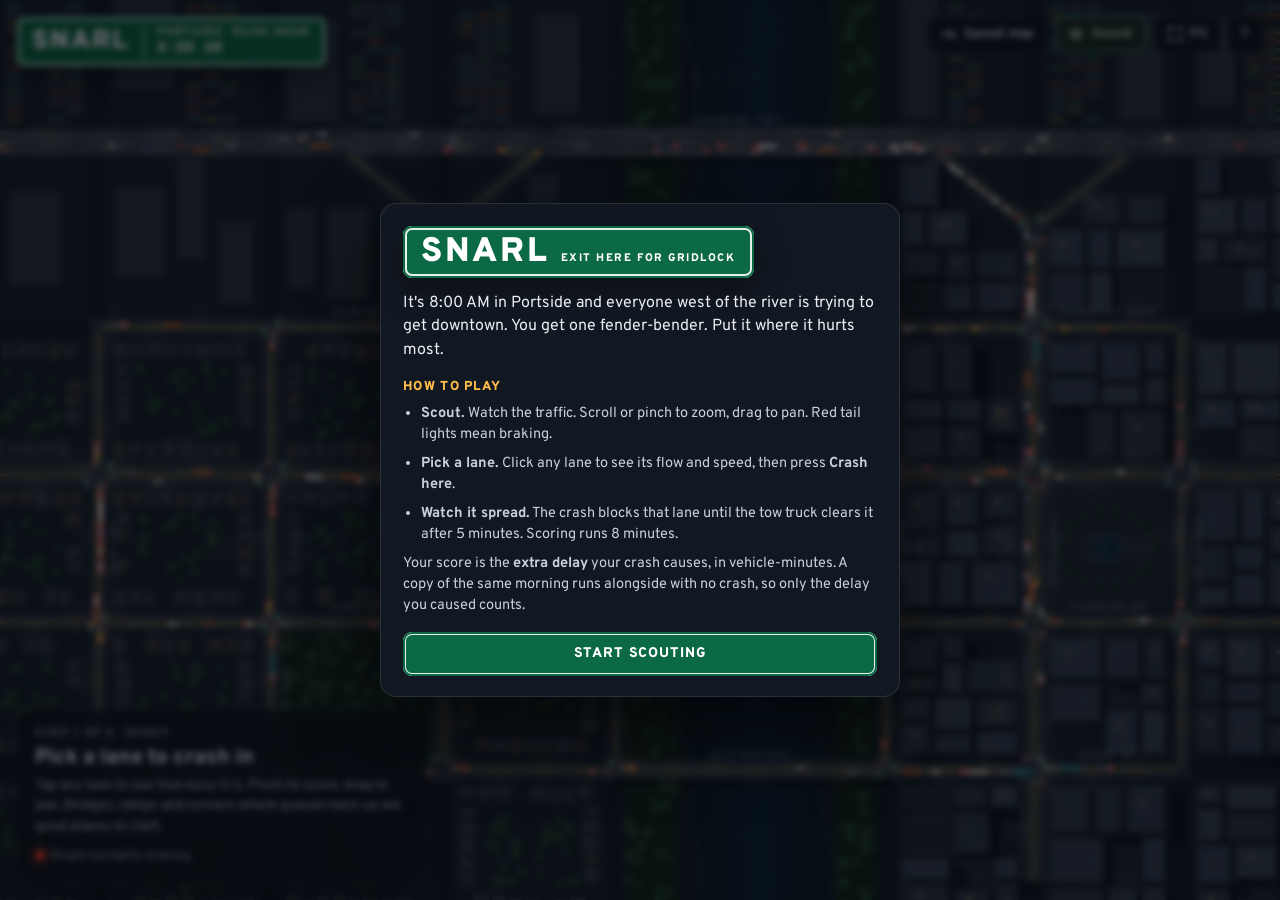
==== traffic-jam/index.html @ 280fcf0b "Snarl: fix pinch-zoom glitches on phones - After a pinch, lifting one finger no longer snaps the map" ====
<!doctype html>
<html lang="en">
<head>
<meta charset="utf-8">
<meta name="viewport" content="width=device-width, initial-scale=1, maximum-scale=1, user-scalable=no, viewport-fit=cover">
<meta name="apple-mobile-web-app-capable" content="yes">
<meta name="mobile-web-app-capable" content="yes">
<meta name="apple-mobile-web-app-status-bar-style" content="black-translucent">
<meta name="apple-mobile-web-app-title" content="Snarl">
<meta name="theme-color" content="#0f141c">
<title>Snarl</title>
<meta name="description" content="Stage one fender-bender in a simulated rush-hour city and see how big a traffic jam you can cause.">
<link rel="preconnect" href="https://fonts.googleapis.com">
<link rel="preconnect" href="https://fonts.gstatic.com" crossorigin>
<link href="https://fonts.googleapis.com/css2?family=Overpass:wght@400;600;700;800;900&family=Overpass+Mono:wght@500;700&display=swap" rel="stylesheet">
<style>
:root{
  --bg:#0f141c; --ink:#e9edf3; --mute:#97a1b2; --faint:#5d6778;
  --panel:rgba(14,18,26,.9); --line:rgba(255,255,255,.1);
  --sign:#0b6a45; --sign-hi:#0e7d52; --sign-edge:#e7efe9;
  --amber:#f6a623; --amber-hi:#ffbd4a; --red:#ff5c4d; --go:#48d597;
  color-scheme:dark;
}
*{box-sizing:border-box}
[hidden]{display:none!important}
html,body{height:100%}
body{-webkit-text-size-adjust:100%;text-size-adjust:100%;-webkit-tap-highlight-color:transparent;-webkit-user-select:none;user-select:none;-webkit-touch-callout:none;margin:0;background:var(--bg);color:var(--ink);font:15px/1.45 'Overpass',system-ui,-apple-system,'Segoe UI',sans-serif;overflow:hidden;-webkit-font-smoothing:antialiased}
button{font:inherit;color:inherit;touch-action:manipulation}
#app{position:fixed;left:env(safe-area-inset-left,0px);right:env(safe-area-inset-right,0px);top:env(safe-area-inset-top,0px);bottom:env(safe-area-inset-bottom,0px);overflow:hidden}
#app{touch-action:none}
#panel,.card{touch-action:pan-y}
#map{position:absolute;inset:0;width:100%;height:100%;display:block;touch-action:none;cursor:crosshair}
#map.panning{cursor:grabbing}
.num{font-family:'Overpass Mono',ui-monospace,monospace;font-variant-numeric:tabular-nums}

/* highway-sign plates */
.plate{background:var(--sign);color:#fff;border-radius:9px;box-shadow:inset 0 0 0 2px var(--sign),inset 0 0 0 4px var(--sign-edge),0 10px 30px rgba(0,0,0,.45)}
#brand{position:absolute;top:16px;left:16px;padding:10px 16px 8px;display:flex;align-items:center;gap:14px;pointer-events:none}
#brand h1{margin:0;font-weight:900;font-size:26px;letter-spacing:.08em;line-height:1}
#brand .sub{display:flex;flex-direction:column;border-left:2px solid rgba(255,255,255,.55);padding-left:12px;font-size:11px;font-weight:700;letter-spacing:.12em;text-transform:uppercase;line-height:1.25}
#brand .clock{font-family:'Overpass Mono',monospace;font-size:15px;letter-spacing:.02em;text-transform:none}

#tools{position:absolute;top:16px;right:16px;display:flex;gap:8px;flex-wrap:wrap;justify-content:flex-end;max-width:calc(100% - 32px)}
.tool{background:var(--panel);border:1px solid var(--line);border-radius:8px;height:36px;min-width:36px;padding:0 12px;display:inline-flex;align-items:center;gap:7px;font-size:13px;font-weight:700;letter-spacing:.03em;cursor:pointer;backdrop-filter:blur(8px);-webkit-backdrop-filter:blur(8px)}
.tool:hover{border-color:rgba(255,255,255,.28)}
.tool[aria-pressed="true"]{background:#1d2a22;border-color:var(--go);color:#c9f5df}
.tool:focus-visible,.btn:focus-visible,.seg button:focus-visible{outline:2px solid var(--amber);outline-offset:2px}
.tool svg{width:16px;height:16px}

#panel{position:absolute;left:16px;bottom:16px;width:min(410px,calc(100% - 32px));max-height:calc(100% - 110px);overflow:auto;background:var(--panel);border:1px solid var(--line);border-radius:14px;padding:16px 18px 18px;backdrop-filter:blur(10px);-webkit-backdrop-filter:blur(10px);box-shadow:0 16px 40px rgba(0,0,0,.45)}
.eyebrow{font-size:11px;font-weight:800;letter-spacing:.14em;text-transform:uppercase;color:var(--mute)}
#panel h2{margin:4px 0 6px;font-size:21px;font-weight:800;line-height:1.15;text-wrap:balance}
#panel p{margin:0 0 10px;color:#c4cbd6;font-size:14px}
.stats{display:grid;grid-template-columns:repeat(3,1fr);gap:10px;margin:12px 0 14px}
.stat{border-top:1px solid var(--line);padding-top:7px}
.stat b{display:block;font-family:'Overpass Mono',monospace;font-variant-numeric:tabular-nums;font-size:19px;font-weight:700;line-height:1.1}
.stat span{font-size:11px;color:var(--mute);letter-spacing:.04em}
.row{display:flex;gap:10px;flex-wrap:wrap;align-items:center}
.btn{white-space:nowrap;border:0;border-radius:9px;height:44px;padding:0 18px;font-weight:800;font-size:14px;letter-spacing:.06em;text-transform:uppercase;cursor:pointer;display:inline-flex;align-items:center;gap:9px}
.btn.crash{background:var(--amber);color:#1b1206;flex:1;justify-content:center;box-shadow:0 0 0 1px #000 inset,0 6px 18px rgba(246,166,35,.28)}
.btn.crash:hover{background:var(--amber-hi)}
.btn.crash .haz{width:18px;height:18px}
.btn.go{background:var(--sign);color:#fff;box-shadow:inset 0 0 0 2px var(--sign),inset 0 0 0 3px var(--sign-edge);flex:1;justify-content:center}
.btn.go:hover{background:var(--sign-hi)}
.btn.ghost{background:transparent;border:1px solid var(--line);color:var(--ink)}
.btn.ghost:hover{border-color:rgba(255,255,255,.3)}
.chip{display:inline-flex;align-items:center;gap:6px;font-size:12px;font-weight:700;padding:3px 9px;border-radius:99px;background:rgba(255,255,255,.07);color:#cfd6e0}
.chip.amber{background:rgba(246,166,35,.16);color:var(--amber-hi)}
.chip.red{background:rgba(255,92,77,.16);color:#ff8a7e}
.chip.go{background:rgba(72,213,151,.14);color:#8ff0c2}
.hint{font-size:12.5px;color:var(--mute);margin-top:10px}
.hint kbd{font-family:'Overpass Mono',monospace;font-size:11px;border:1px solid var(--line);border-radius:4px;padding:0 4px}

.timeline{position:relative;height:8px;background:rgba(255,255,255,.08);border-radius:99px;margin:12px 0 6px;overflow:visible}
.timeline .fill{position:absolute;left:0;top:0;bottom:0;background:linear-gradient(90deg,var(--red),#ff8f5a);border-radius:99px}
.timeline .tow{position:absolute;top:-5px;width:2px;height:18px;background:var(--amber)}
.tl-labels{display:flex;justify-content:space-between;font-size:11px;color:var(--mute)}
.seg{display:inline-flex;border:1px solid var(--line);border-radius:8px;overflow:hidden}
.seg button{background:transparent;border:0;height:32px;padding:0 11px;font-size:12px;font-weight:800;cursor:pointer;color:var(--mute)}
.seg button[aria-pressed="true"]{background:rgba(255,255,255,.1);color:var(--ink)}

.result-plate{padding:14px 16px 12px;margin:6px 0 12px;text-align:left}
.result-plate .k{font-size:11px;font-weight:800;letter-spacing:.16em;text-transform:uppercase;opacity:.85}
.result-plate .big{font-family:'Overpass',sans-serif;font-weight:900;font-size:52px;line-height:1;letter-spacing:-.01em;font-variant-numeric:tabular-nums;margin:6px 0 2px}
.result-plate .unit{font-size:13px;font-weight:700;opacity:.9}
.grade{display:flex;align-items:center;gap:10px;margin:0 0 8px}
.grade .diamond{width:30px;height:30px;flex:none;background:var(--amber);transform:rotate(45deg);border-radius:4px;box-shadow:inset 0 0 0 2px #1b1206,inset 0 0 0 3px var(--amber)}
.grade b{font-size:18px;font-weight:900}
.history{margin-top:12px;border-top:1px solid var(--line);padding-top:10px}
.history ol{list-style:none;margin:6px 0 0;padding:0;display:grid;gap:4px}
.history li{display:flex;justify-content:space-between;gap:10px;font-size:13px;color:#c4cbd6}
.history li .num{color:var(--ink)}
.history li.best .num{color:var(--amber-hi)}
.history li span:first-child{overflow:hidden;text-overflow:ellipsis;white-space:nowrap}

.grip{display:none}
#toast{position:absolute;left:50%;top:78px;transform:translateX(-50%);background:#1b1206;color:var(--amber-hi);border:1px solid var(--amber);font-weight:800;font-size:13px;letter-spacing:.06em;text-transform:uppercase;padding:8px 14px;border-radius:8px;pointer-events:none;opacity:0;transition:opacity .25s;white-space:nowrap}
#toast.show{opacity:1}
#tip{position:absolute;pointer-events:none;background:rgba(10,13,19,.92);border:1px solid var(--line);border-radius:6px;padding:4px 8px;font-size:12px;font-weight:700;white-space:nowrap;transform:translate(12px,12px)}

.overlay{position:absolute;inset:0;background:rgba(6,9,14,.62);display:flex;align-items:center;justify-content:center;padding:16px;backdrop-filter:blur(3px);-webkit-backdrop-filter:blur(3px)}
.card{width:min(520px,100%);max-height:100%;overflow:auto;background:#121822;border:1px solid var(--line);border-radius:16px;padding:22px 22px 20px;box-shadow:0 30px 80px rgba(0,0,0,.6)}
.card .plate{display:inline-flex;align-items:baseline;gap:12px;padding:10px 18px 8px;margin-bottom:14px}
.card .plate h1{margin:0;font-size:34px;font-weight:900;letter-spacing:.08em;line-height:1}
.card .plate small{font-size:11px;font-weight:800;letter-spacing:.14em;text-transform:uppercase}
.card h3{margin:16px 0 6px;font-size:13px;font-weight:800;letter-spacing:.1em;text-transform:uppercase;color:var(--amber-hi)}
.card p,.card li{color:#c9d0da;font-size:14.5px;margin:0 0 8px;max-width:62ch}
.card ul{padding-left:18px;margin:0 0 8px}
.card .lede{font-size:16px;color:var(--ink)}
.card .row{margin-top:16px}
.legend{display:flex;gap:16px;flex-wrap:wrap;font-size:12.5px;color:var(--mute);margin-top:6px}
.legend i{display:inline-block;width:10px;height:10px;border-radius:50%;margin-right:6px;vertical-align:-1px}

@media (max-width:640px),(max-height:500px){
  .grip{display:block;position:absolute;top:0;left:50%;transform:translateX(-50%);width:84px;height:22px;border:0;background:transparent;cursor:pointer;padding:0}
  .grip::before{content:"";display:block;width:40px;height:5px;border-radius:3px;background:rgba(255,255,255,.28);margin:8px auto 0}
  #app #panel{padding-top:24px}
  #panel.min{padding-bottom:10px}
  #panel.min > :not(.keep):not(.grip){display:none}
  #panel.min h2{margin:2px 0 4px}
  #panel.min .result-plate{margin:4px 0 10px;padding:8px 12px}
  #panel.min .result-plate .big{font-size:32px}
  #panel.min .result-plate .unit{display:none}
  #panel.min .stats{margin:6px 0 8px}
  .btn{height:46px}
  .seg button{height:38px;padding:0 13px}
  .tool{height:40px;min-width:40px}
}
@media (max-width:640px){
  #brand{top:10px;left:10px;padding:8px 12px 6px;gap:10px}
  #brand h1{font-size:20px}
  #brand .sub{font-size:9.5px;padding-left:9px}
  #brand .clock{font-size:13px}
  #tools{top:auto;bottom:auto;top:62px;right:10px}
  #tools .lbl{display:none}
  #panel{left:10px;right:10px;bottom:10px;width:auto;padding:12px 14px 14px;max-height:52%}
  #panel h2{font-size:18px}
  .result-plate .big{font-size:42px}
  .stat b{font-size:16px}
  #toast{top:112px}
}
@media (hover:none){.hint.keys{display:none}}
@media (max-height:500px) and (min-width:560px){
  #brand{top:8px;left:8px;padding:6px 12px 5px}
  #brand h1{font-size:18px}
  #brand .sub{font-size:9px}
  #brand .clock{font-size:12px}
  #tools{top:8px;right:8px}
  #tools .lbl{display:none}
  #panel{left:8px;bottom:8px;top:auto;width:min(340px,48%);max-height:calc(100% - 64px);padding:18px 14px 12px}
  #panel h2{font-size:17px}
  #panel p{font-size:13px}
  .stats{margin:8px 0 10px}
  .result-plate .big{font-size:36px}
  .card{padding:16px}
  .card .plate h1{font-size:24px}
  #toast{top:56px}
}
@media (max-width:400px){.btn{padding:0 12px;font-size:13px;letter-spacing:.04em}}
@media (prefers-reduced-motion:reduce){#toast{transition:none}}
</style>
</head>
<body>
<div id="app">
  <canvas id="map" aria-label="Map of Portside at rush hour. Click or tap a lane to choose a crash site."></canvas>

  <div id="brand" class="plate">
    <h1>SNARL</h1>
    <div class="sub"><span>Portside · Rush hour</span><span class="clock" id="clock">8:00 AM</span></div>
  </div>

  <div id="tools">
    <button class="tool" id="bSpeed" aria-pressed="false" title="Colour roads by speed">
      <svg viewBox="0 0 16 16" fill="none" stroke="currentColor" stroke-width="1.8"><path d="M2 12a6 6 0 1 1 12 0"/><path d="M8 12l3-4"/></svg><span class="lbl">Speed map</span></button>
    <button class="tool" id="bSound" aria-pressed="true" title="Sound">
      <svg viewBox="0 0 16 16" fill="none" stroke="currentColor" stroke-width="1.8"><path d="M2 6h3l4-3v10l-4-3H2z"/><path id="sndWave" d="M11.5 5.5a3.5 3.5 0 0 1 0 5"/></svg><span class="lbl">Sound</span></button>
    <button class="tool" id="bFit" title="Fit the whole city on screen">
      <svg viewBox="0 0 16 16" fill="none" stroke="currentColor" stroke-width="1.8"><path d="M2 6V2h4M10 2h4v4M14 10v4h-4M6 14H2v-4"/></svg><span class="lbl">Fit</span></button>
    <button class="tool" id="bHelp" title="How it works">?</button>
  </div>

  <section id="panel" aria-live="polite"></section>
  <div id="toast" role="status"></div>
  <div id="tip" hidden></div>

  <div class="overlay" id="intro">
    <div class="card" role="dialog" aria-modal="true" aria-labelledby="introTitle">
      <div class="plate"><h1 id="introTitle">SNARL</h1><small>Exit here for gridlock</small></div>
      <p class="lede">It's 8:00 AM in Portside and everyone west of the river is trying to get downtown. You get one fender-bender. Put it where it hurts most.</p>
      <h3>How to play</h3>
      <ul>
        <li><b>Scout.</b> Watch the traffic. Scroll or pinch to zoom, drag to pan. Red tail lights mean braking.</li>
        <li><b>Pick a lane.</b> Click any lane to see its flow and speed, then press <b>Crash here</b>.</li>
        <li><b>Watch it spread.</b> The crash blocks that lane until the tow truck clears it after 5 minutes. Scoring runs 8 minutes.</li>
      </ul>
      <p>Your score is the <b>extra delay</b> your crash causes, in vehicle-minutes. A copy of the same morning runs alongside with no crash, so only the delay you caused counts.</p>
      <div class="row"><button class="btn go" id="bStart">Start scouting</button></div>
    </div>
  </div>

  <div class="overlay" id="help" hidden>
    <div class="card" role="dialog" aria-modal="true" aria-labelledby="helpTitle">
      <div class="plate"><h1 id="helpTitle" style="font-size:24px">HOW IT WORKS</h1></div>
      <p>Every car is simulated individually, with the models traffic engineers use.</p>
      <h3>Driving</h3>
      <ul>
        <li><b>Car following</b> uses the Intelligent Driver Model. Each driver has their own reaction gap, acceleration and preferred speed. Trucks and buses are slower to get going.</li>
        <li><b>Lane changes</b> follow MOBIL. A driver moves over when the other lane is faster and the car behind can brake safely. Drivers also get into the right lane before a turn or exit.</li>
        <li><b>Rubbernecking.</b> Drivers slow to look at the crash, in both directions.</li>
      </ul>
      <h3>The city</h3>
      <ul>
        <li><b>Traffic lights</b> run fixed two-phase cycles, timed as a green wave along Main St.</li>
        <li><b>Don't block the box.</b> Drivers won't enter an intersection they can't clear. When a queue backs up to the corner, cross traffic still flows, but that approach stalls on green.</li>
        <li><b>Freeway on-ramps</b> merge by yielding to gaps. An off-ramp that backs up spills onto the freeway.</li>
      </ul>
      <h3>Routing</h3>
      <ul>
        <li>40% of drivers use a navigation app. It re-plans their route every few seconds from live speeds and knows about your crash. Everyone else takes their usual route.</li>
      </ul>
      <h3>Scoring</h3>
      <p>Extra delay = time lost by every driver (including cars waiting to enter the map) in the crash city, minus the same total in an identical city without the crash.</p>
      <div class="legend"><span><i style="background:#48d597"></i>Free flow</span><span><i style="background:#f6c343"></i>Slow</span><span><i style="background:#ff5c4d"></i>Jammed</span></div>
      <div class="row"><button class="btn go" id="bHelpClose">Back to the city</button></div>
    </div>
  </div>
</div>

<script src="sim.js"></script>
<script src="game.js"></script>
</body>
</html>
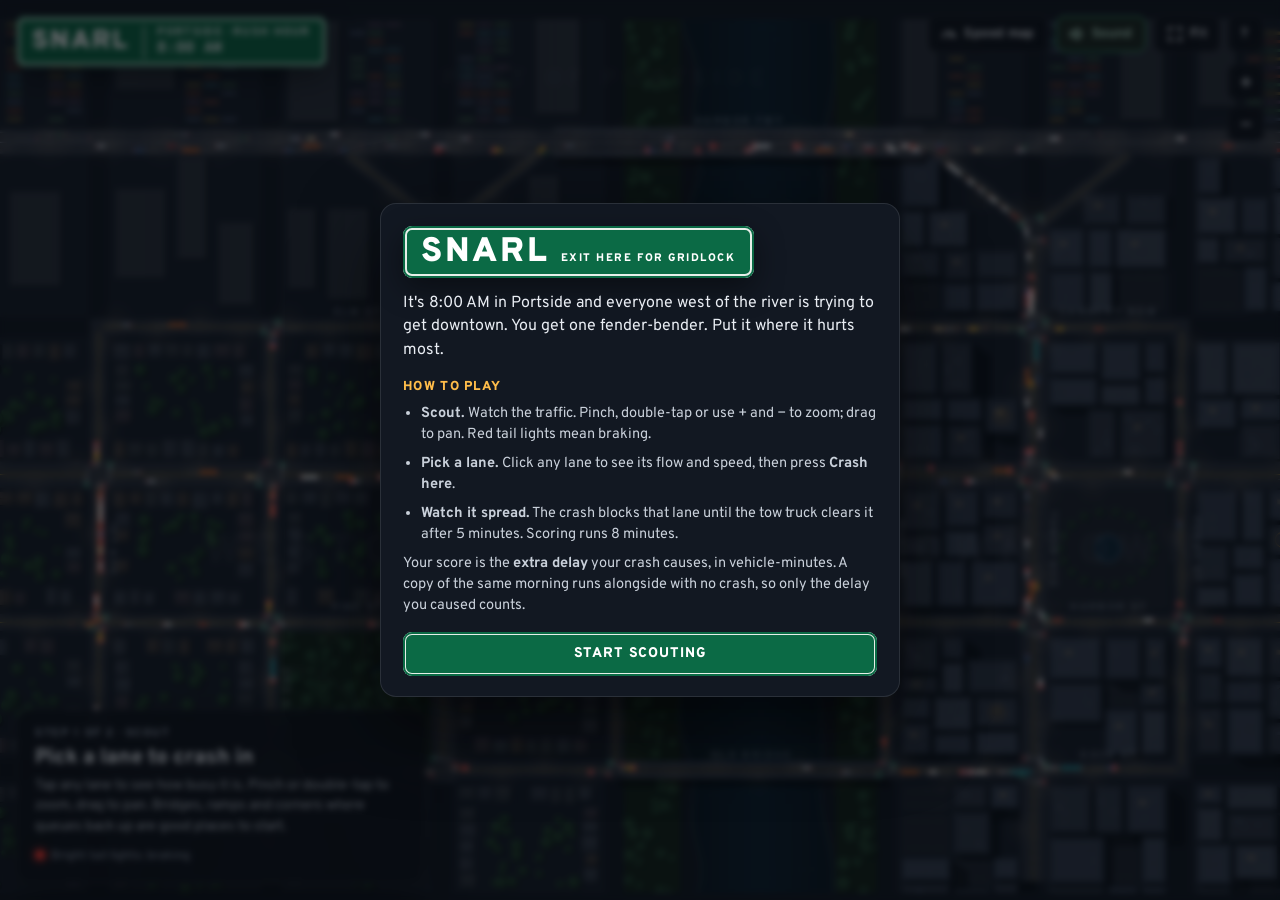
==== commit 200a9545: "Snarl: smoother, more accurate zooming on touch screens - Use clientX/Y instead of offsetX/Y (unreli" ====
--- a/traffic-jam/index.html
+++ b/traffic-jam/index.html
@@ -93,6 +93,8 @@
 .history li.best .num{color:var(--amber-hi)}
 .history li span:first-child{overflow:hidden;text-overflow:ellipsis;white-space:nowrap}
 
+#zoom{position:absolute;right:16px;top:64px;display:flex;flex-direction:column;gap:6px}
+#zoom .tool{padding:0;justify-content:center}
 .grip{display:none}
 #toast{position:absolute;left:50%;top:78px;transform:translateX(-50%);background:#1b1206;color:var(--amber-hi);border:1px solid var(--amber);font-weight:800;font-size:13px;letter-spacing:.06em;text-transform:uppercase;padding:8px 14px;border-radius:8px;pointer-events:none;opacity:0;transition:opacity .25s;white-space:nowrap}
 #toast.show{opacity:1}
@@ -138,6 +140,7 @@
   .result-plate .big{font-size:42px}
   .stat b{font-size:16px}
   #toast{top:112px}
+  #zoom{right:10px;top:112px}
 }
 @media (hover:none){.hint.keys{display:none}}
 @media (max-height:500px) and (min-width:560px){
@@ -155,6 +158,7 @@
   .card{padding:16px}
   .card .plate h1{font-size:24px}
   #toast{top:56px}
+  #zoom{right:8px;top:60px}
 }
 @media (max-width:400px){.btn{padding:0 12px;font-size:13px;letter-spacing:.04em}}
 @media (prefers-reduced-motion:reduce){#toast{transition:none}}
@@ -179,6 +183,10 @@
     <button class="tool" id="bHelp" title="How it works">?</button>
   </div>
 
+  <div id="zoom" role="group" aria-label="Zoom">
+    <button class="tool" id="bZoomIn" aria-label="Zoom in"><svg viewBox="0 0 16 16" fill="none" stroke="currentColor" stroke-width="2"><path d="M8 3v10M3 8h10"/></svg></button>
+    <button class="tool" id="bZoomOut" aria-label="Zoom out"><svg viewBox="0 0 16 16" fill="none" stroke="currentColor" stroke-width="2"><path d="M3 8h10"/></svg></button>
+  </div>
   <section id="panel" aria-live="polite"></section>
   <div id="toast" role="status"></div>
   <div id="tip" hidden></div>
@@ -189,7 +197,7 @@
       <p class="lede">It's 8:00 AM in Portside and everyone west of the river is trying to get downtown. You get one fender-bender. Put it where it hurts most.</p>
       <h3>How to play</h3>
       <ul>
-        <li><b>Scout.</b> Watch the traffic. Scroll or pinch to zoom, drag to pan. Red tail lights mean braking.</li>
+        <li><b>Scout.</b> Watch the traffic. Pinch, double-tap or use + and − to zoom; drag to pan. Red tail lights mean braking.</li>
         <li><b>Pick a lane.</b> Click any lane to see its flow and speed, then press <b>Crash here</b>.</li>
         <li><b>Watch it spread.</b> The crash blocks that lane until the tow truck clears it after 5 minutes. Scoring runs 8 minutes.</li>
       </ul>
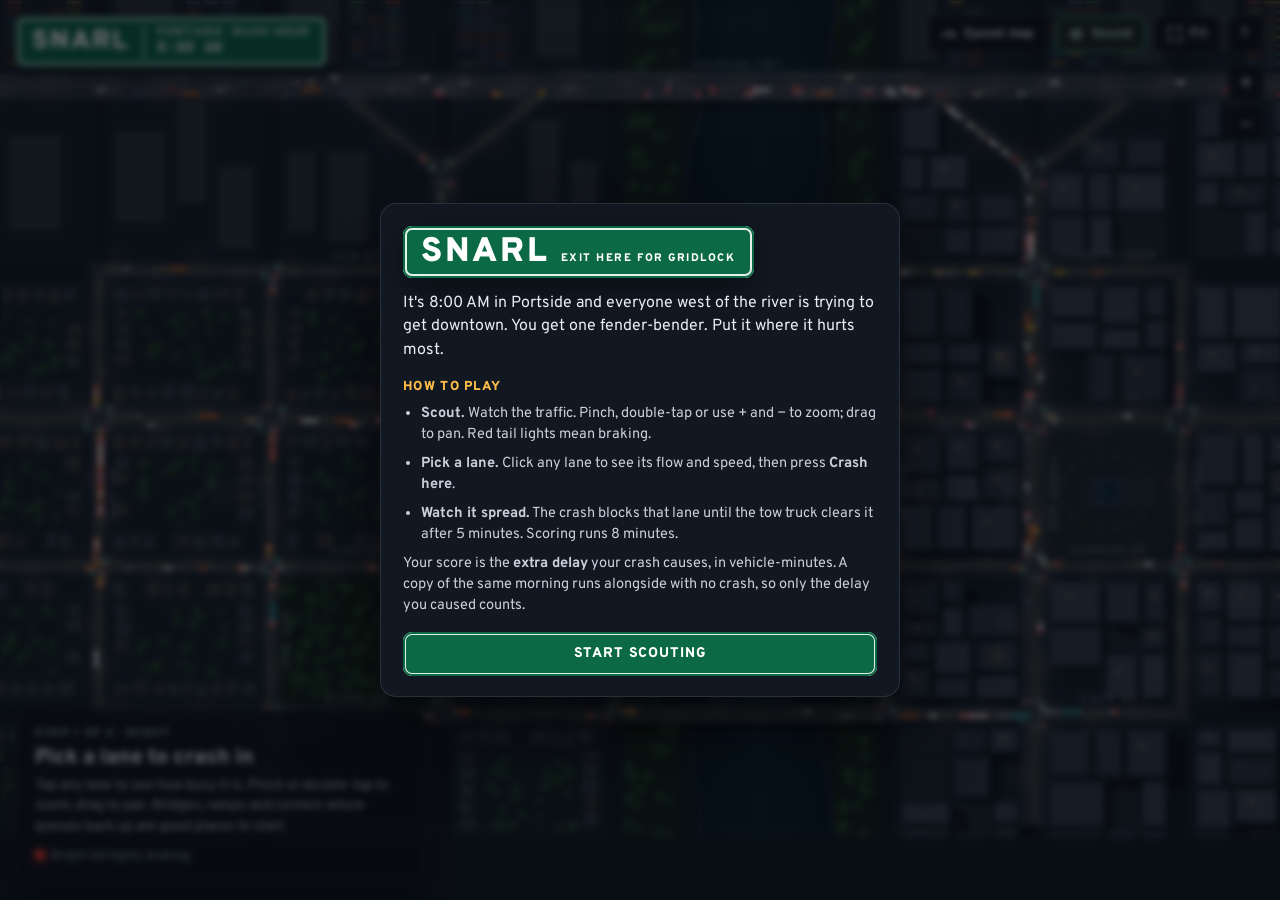
==== commit 2de8a6c5: "Snarl: clearer scoring, scrollable map edges, 3D tow-truck finale - Map can be scrolled until its ed" ====
--- a/traffic-jam/index.html
+++ b/traffic-jam/index.html
@@ -96,6 +96,29 @@
 #zoom{position:absolute;right:16px;top:64px;display:flex;flex-direction:column;gap:6px}
 #zoom .tool{padding:0;justify-content:center}
 .grip{display:none}
+.stat span{display:block;line-height:1.25}
+.chart{position:relative;height:96px;margin:4px 0 8px}
+.chart canvas{width:100%;height:100%;display:block}
+.explain{font-size:12.5px !important;color:var(--mute) !important;margin:0 0 10px !important}
+.speedrow{gap:8px}
+.seglabel{font-size:11px;font-weight:800;letter-spacing:.1em;text-transform:uppercase;color:var(--mute)}
+#speedHint{margin-top:6px}
+details.how{margin:0 0 12px;font-size:13px;color:#c4cbd6}
+details.how summary{cursor:pointer;font-weight:700;color:var(--ink);font-size:13px}
+details.how p{margin:6px 0 0 !important;font-size:13px !important}
+#towScene{position:absolute;inset:0;z-index:20;background:#0a0e15;transition:opacity .6s}
+#towScene.out{opacity:0}
+#towStage{position:absolute;inset:0}
+.tow-canvas{position:absolute;inset:0;width:100%;height:100%;display:block}
+.tow-hud{position:absolute;top:16px;left:16px;right:16px;display:flex;justify-content:space-between;align-items:flex-start;gap:12px;pointer-events:none}
+.tow-hud .tool{pointer-events:auto}
+.tow-road{font-size:18px;font-weight:800;margin-top:2px;text-shadow:0 2px 12px rgba(0,0,0,.8)}
+.tow-score{position:absolute;left:50%;bottom:calc(24px + env(safe-area-inset-bottom,0px));transform:translateX(-50%);padding:12px 22px 12px;text-align:center;min-width:min(300px,calc(100% - 32px))}
+.tow-score .k{font-size:11px;font-weight:800;letter-spacing:.16em;text-transform:uppercase;opacity:.85}
+.tow-score .big{font-weight:900;font-size:56px;line-height:1;margin:6px 0 2px;font-family:'Overpass',sans-serif}
+.tow-score .unit{font-size:13px;font-weight:700;opacity:.9}
+.tow-grade{font-weight:900;font-size:18px;color:var(--amber-hi);max-height:0;opacity:0;overflow:hidden;transition:opacity .4s,max-height .4s,margin .4s}
+.tow-grade.show{opacity:1;max-height:40px;margin-top:6px}
 #toast{position:absolute;left:50%;top:78px;transform:translateX(-50%);background:#1b1206;color:var(--amber-hi);border:1px solid var(--amber);font-weight:800;font-size:13px;letter-spacing:.06em;text-transform:uppercase;padding:8px 14px;border-radius:8px;pointer-events:none;opacity:0;transition:opacity .25s;white-space:nowrap}
 #toast.show{opacity:1}
 #tip{position:absolute;pointer-events:none;background:rgba(10,13,19,.92);border:1px solid var(--line);border-radius:6px;padding:4px 8px;font-size:12px;font-weight:700;white-space:nowrap;transform:translate(12px,12px)}
@@ -124,6 +147,7 @@
   #panel.min .result-plate .big{font-size:32px}
   #panel.min .result-plate .unit{display:none}
   #panel.min .stats{margin:6px 0 8px}
+  #panel.min .stat span br{display:none}
   .btn{height:46px}
   .seg button{height:38px;padding:0 13px}
   .tool{height:40px;min-width:40px}
@@ -140,6 +164,8 @@
   .result-plate .big{font-size:42px}
   .stat b{font-size:16px}
   #toast{top:112px}
+  .tow-score .big{font-size:44px}
+  .chart{height:80px}
   #zoom{right:10px;top:112px}
 }
 @media (hover:none){.hint.keys{display:none}}
@@ -189,6 +215,16 @@
   </div>
   <section id="panel" aria-live="polite"></section>
   <div id="toast" role="status"></div>
+  <div id="towScene" hidden>
+    <div id="towStage"></div>
+    <div class="tow-hud"><div><div class="eyebrow">Replay · clearing the wreck</div><div class="tow-road" id="towRoad"></div></div><button class="tool" id="bSkipTow">Skip</button></div>
+    <div class="plate tow-score" aria-live="polite">
+      <div class="k">Extra delay caused</div>
+      <div class="big num" id="towNum">0</div>
+      <div class="unit">vehicle-minutes</div>
+      <div class="tow-grade" id="towGrade"></div>
+    </div>
+  </div>
   <div id="tip" hidden></div>
 
   <div class="overlay" id="intro">
@@ -227,7 +263,8 @@
         <li>40% of drivers use a navigation app. It re-plans their route every few seconds from live speeds and knows about your crash. Everyone else takes their usual route.</li>
       </ul>
       <h3>Scoring</h3>
-      <p>Extra delay = time lost by every driver (including cars waiting to enter the map) in the crash city, minus the same total in an identical city without the crash.</p>
+      <p>Every driver's lost time is added up: each minute spent crawling or stopped when they'd normally be moving. The game runs the exact same morning twice, once with your crash and once without, and your score is the difference in vehicle-minutes. That's why queues at ordinary red lights don't count.</p>
+      <p>The round keeps going after the tow truck because the queue takes a while to drain, and drivers are still losing time. Once the lane reopens the game fast-forwards and ends as soon as the jam has cleared (at most 8 minutes after the crash).</p>
       <div class="legend"><span><i style="background:#48d597"></i>Free flow</span><span><i style="background:#f6c343"></i>Slow</span><span><i style="background:#ff5c4d"></i>Jammed</span></div>
       <div class="row"><button class="btn go" id="bHelpClose">Back to the city</button></div>
     </div>
@@ -235,6 +272,7 @@
 </div>
 
 <script src="sim.js"></script>
+<script src="tow.js"></script>
 <script src="game.js"></script>
 </body>
 </html>
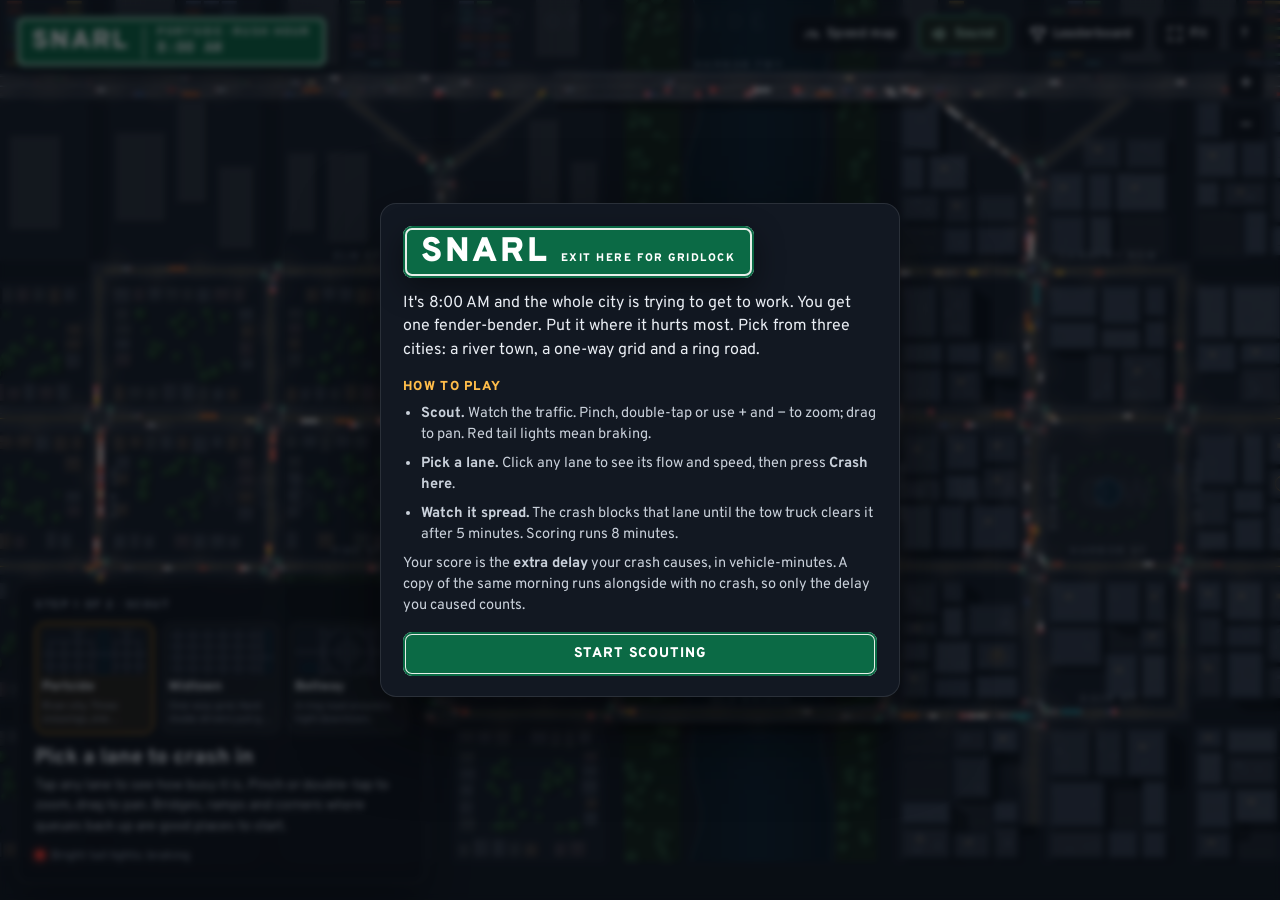
==== commit 53ffcdc5: "Snarl: three cities, precise lane picking, leaderboard with thumbnails - sim.js: networks are now la" ====
--- a/traffic-jam/index.html
+++ b/traffic-jam/index.html
@@ -96,6 +96,37 @@
 #zoom{position:absolute;right:16px;top:64px;display:flex;flex-direction:column;gap:6px}
 #zoom .tool{padding:0;justify-content:center}
 .grip{display:none}
+.cities{display:grid;grid-template-columns:repeat(3,1fr);gap:8px;margin:8px 0 12px}
+.city{background:rgba(255,255,255,.04);border:1px solid var(--line);border-radius:10px;padding:6px 6px 7px;text-align:left;cursor:pointer;display:flex;flex-direction:column;gap:3px;min-width:0}
+.city canvas{width:100%;height:46px;border-radius:6px;display:block}
+.city b{font-size:13px;font-weight:800}
+.city span{font-size:10.5px;color:var(--mute);line-height:1.25;overflow:hidden;display:-webkit-box;-webkit-line-clamp:2;-webkit-box-orient:vertical}
+.city[aria-checked="true"]{border-color:var(--amber);background:rgba(246,166,35,.1)}
+.city:focus-visible,.linkbtn:focus-visible,.tabs button:focus-visible{outline:2px solid var(--amber);outline-offset:2px}
+.where{font-size:13px;color:#c4cbd6;margin:-2px 0 10px}
+.adjust{display:flex;flex-wrap:wrap;gap:6px;align-items:center;margin:0 0 4px}
+.adjust .tool{height:34px;padding:0 10px;font-size:12px}
+.adjust .seg button{height:34px}
+.linkbtn{background:none;border:0;padding:0;color:var(--amber-hi);font-weight:700;font-size:12.5px;cursor:pointer;text-decoration:underline;text-underline-offset:2px}
+ol.board{list-style:none;margin:8px 0 0;padding:0;display:grid;gap:6px}
+ol.board li{display:grid;grid-template-columns:20px 84px minmax(0,1fr) auto auto;align-items:center;gap:10px;padding:6px 8px;border-radius:9px;background:rgba(255,255,255,.035)}
+ol.board li.me{background:rgba(246,166,35,.12);box-shadow:inset 0 0 0 1px rgba(246,166,35,.5)}
+ol.board li.empty{display:block;color:var(--mute);font-size:13px;background:none;padding:4px 0}
+ol.board .rank{color:var(--mute);font-size:13px;text-align:right}
+ol.board canvas{width:84px;height:54px;border-radius:6px;display:block}
+ol.board .who{display:flex;flex-direction:column;min-width:0}
+ol.board .who b{font-size:13px;font-weight:700;white-space:nowrap;overflow:hidden;text-overflow:ellipsis}
+ol.board .who small{font-size:11.5px;color:var(--mute)}
+ol.board .sc{font-size:16px;font-weight:700;color:var(--amber-hi)}
+ol.board .retry{height:30px;padding:0 10px;font-size:12px}
+.board-card{width:min(600px,100%)}
+#panel ol.board li{grid-template-columns:16px 60px minmax(0,1fr) auto auto;gap:8px;padding:5px 6px}
+#panel ol.board canvas{width:60px;height:40px}
+#panel ol.board .retry{padding:0 8px}
+.tabs{display:flex;gap:6px;flex-wrap:wrap;margin:4px 0 6px}
+.tabs button{background:rgba(255,255,255,.05);border:1px solid var(--line);border-radius:99px;height:32px;padding:0 12px;font-size:12.5px;font-weight:700;cursor:pointer;color:var(--mute)}
+.tabs button[aria-selected="true"]{background:rgba(246,166,35,.14);border-color:var(--amber);color:var(--ink)}
+@media (max-width:480px){ol.board li{grid-template-columns:18px 64px minmax(0,1fr) auto;gap:8px}ol.board canvas{width:64px;height:42px}ol.board .retry{grid-column:3/5;justify-self:start;height:28px}}
 .stat span{display:block;line-height:1.25}
 .chart{position:relative;height:96px;margin:4px 0 8px}
 .chart canvas{width:100%;height:100%;display:block}
@@ -192,11 +223,11 @@
 </head>
 <body>
 <div id="app">
-  <canvas id="map" aria-label="Map of Portside at rush hour. Click or tap a lane to choose a crash site."></canvas>
+  <canvas id="map" aria-label="Map of the city at rush hour. Click or tap a lane to choose a crash site."></canvas>
 
   <div id="brand" class="plate">
     <h1>SNARL</h1>
-    <div class="sub"><span>Portside · Rush hour</span><span class="clock" id="clock">8:00 AM</span></div>
+    <div class="sub"><span id="brandCity">Portside · Rush hour</span><span class="clock" id="clock">8:00 AM</span></div>
   </div>
 
   <div id="tools">
@@ -204,6 +235,8 @@
       <svg viewBox="0 0 16 16" fill="none" stroke="currentColor" stroke-width="1.8"><path d="M2 12a6 6 0 1 1 12 0"/><path d="M8 12l3-4"/></svg><span class="lbl">Speed map</span></button>
     <button class="tool" id="bSound" aria-pressed="true" title="Sound">
       <svg viewBox="0 0 16 16" fill="none" stroke="currentColor" stroke-width="1.8"><path d="M2 6h3l4-3v10l-4-3H2z"/><path id="sndWave" d="M11.5 5.5a3.5 3.5 0 0 1 0 5"/></svg><span class="lbl">Sound</span></button>
+    <button class="tool" id="bBoard" title="Your best crashes in each city">
+      <svg viewBox="0 0 16 16" fill="none" stroke="currentColor" stroke-width="1.8"><path d="M4 2h8v4a4 4 0 0 1-8 0z"/><path d="M4 3H1.5v1.5A2.5 2.5 0 0 0 4 7M12 3h2.5v1.5A2.5 2.5 0 0 1 12 7M8 10v3M5 14h6"/></svg><span class="lbl">Leaderboard</span></button>
     <button class="tool" id="bFit" title="Fit the whole city on screen">
       <svg viewBox="0 0 16 16" fill="none" stroke="currentColor" stroke-width="1.8"><path d="M2 6V2h4M10 2h4v4M14 10v4h-4M6 14H2v-4"/></svg><span class="lbl">Fit</span></button>
     <button class="tool" id="bHelp" title="How it works">?</button>
@@ -230,7 +263,7 @@
   <div class="overlay" id="intro">
     <div class="card" role="dialog" aria-modal="true" aria-labelledby="introTitle">
       <div class="plate"><h1 id="introTitle">SNARL</h1><small>Exit here for gridlock</small></div>
-      <p class="lede">It's 8:00 AM in Portside and everyone west of the river is trying to get downtown. You get one fender-bender. Put it where it hurts most.</p>
+      <p class="lede">It's 8:00 AM and the whole city is trying to get to work. You get one fender-bender. Put it where it hurts most. Pick from three cities: a river town, a one-way grid and a ring road.</p>
       <h3>How to play</h3>
       <ul>
         <li><b>Scout.</b> Watch the traffic. Pinch, double-tap or use + and − to zoom; drag to pan. Red tail lights mean braking.</li>
@@ -239,6 +272,15 @@
       </ul>
       <p>Your score is the <b>extra delay</b> your crash causes, in vehicle-minutes. A copy of the same morning runs alongside with no crash, so only the delay you caused counts.</p>
       <div class="row"><button class="btn go" id="bStart">Start scouting</button></div>
+    </div>
+  </div>
+
+  <div class="overlay" id="board" hidden>
+    <div class="card board-card" role="dialog" aria-modal="true" aria-labelledby="boardTitle">
+      <div class="row" style="justify-content:space-between;align-items:flex-start;margin-top:0"><div class="plate"><h1 id="boardTitle" style="font-size:24px">LEADERBOARD</h1></div><button class="tool" id="bBoardClose" aria-label="Close leaderboard">✕</button></div>
+      <div class="tabs" role="tablist" id="boardTabs"></div>
+      <p class="hint" id="boardNote"></p>
+      <ol class="board" id="boardList"></ol>
     </div>
   </div>
 
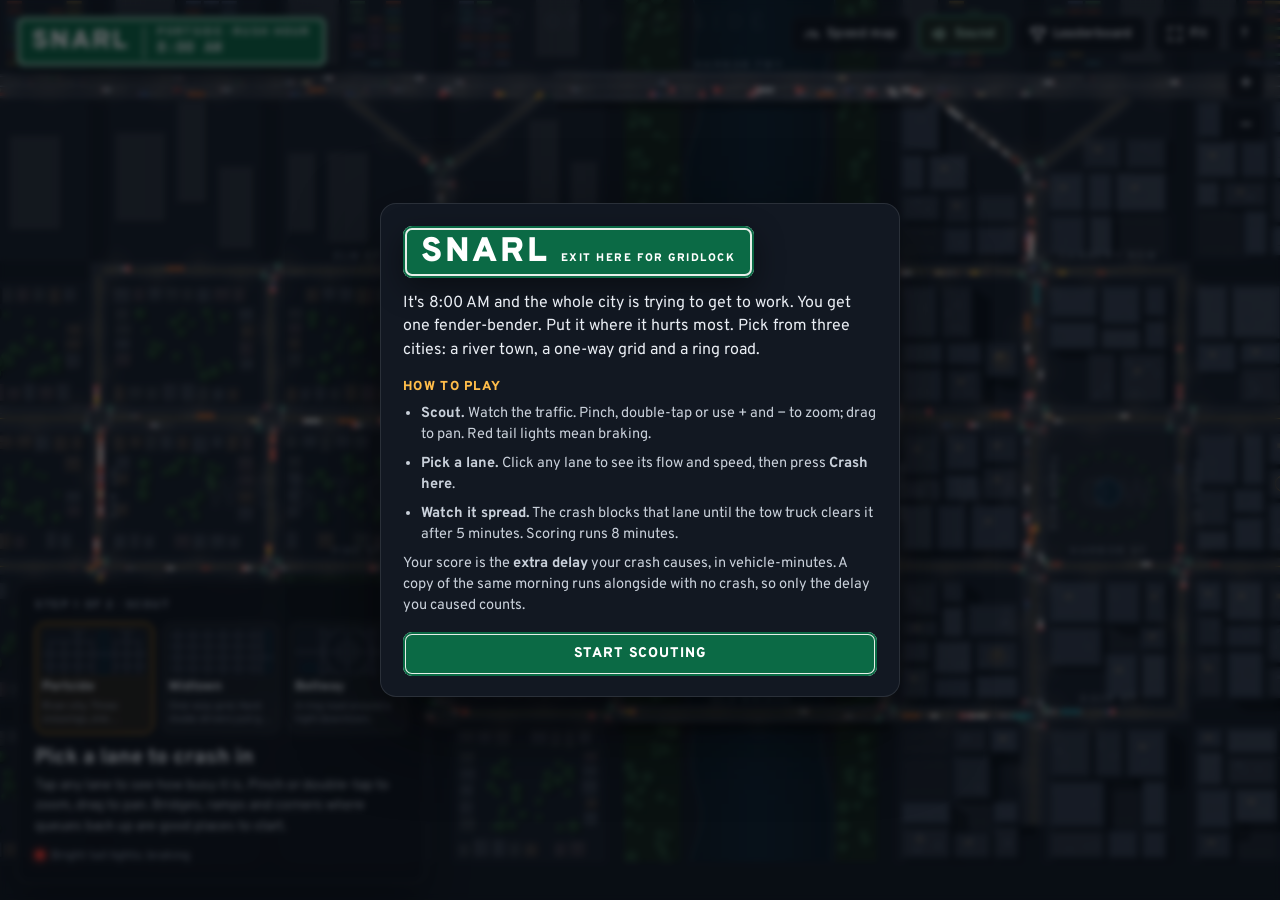
==== commit 4ccb5ecb: "Snarl: make the phone panel a draggable bottom sheet The handle now follows your finger. Drag or fli" ====
--- a/traffic-jam/index.html
+++ b/traffic-jam/index.html
@@ -168,8 +168,15 @@
 .legend i{display:inline-block;width:10px;height:10px;border-radius:50%;margin-right:6px;vertical-align:-1px}
 
 @media (max-width:640px),(max-height:500px){
-  .grip{display:block;position:absolute;top:0;left:50%;transform:translateX(-50%);width:84px;height:22px;border:0;background:transparent;cursor:pointer;padding:0}
-  .grip::before{content:"";display:block;width:40px;height:5px;border-radius:3px;background:rgba(255,255,255,.28);margin:8px auto 0}
+  .grip{display:block;position:absolute;top:0;left:0;right:0;height:30px;border:0;background:transparent;cursor:grab;padding:0;touch-action:none;z-index:2}
+  .grip::before{content:"";display:block;width:44px;height:5px;border-radius:3px;background:rgba(255,255,255,.35);margin:9px auto 0}
+  .grip:active{cursor:grabbing}
+  .grip:focus-visible{outline:none}
+  .grip:focus-visible::before{background:var(--amber)}
+  #panel{transition:transform .25s cubic-bezier(.2,.8,.2,1)}
+  #panel.dragging{transition:none}
+  #panel.peek{transform:translateY(calc(100% - 50px));overflow:hidden}
+  #panel.peek h2{white-space:nowrap;overflow:hidden;text-overflow:ellipsis}
   #app #panel{padding-top:24px}
   #panel.min{padding-bottom:10px}
   #panel.min > :not(.keep):not(.grip){display:none}
@@ -218,7 +225,7 @@
   #zoom{right:8px;top:60px}
 }
 @media (max-width:400px){.btn{padding:0 12px;font-size:13px;letter-spacing:.04em}}
-@media (prefers-reduced-motion:reduce){#toast{transition:none}}
+@media (prefers-reduced-motion:reduce){#panel{transition:none !important}#toast{transition:none}}
 </style>
 </head>
 <body>
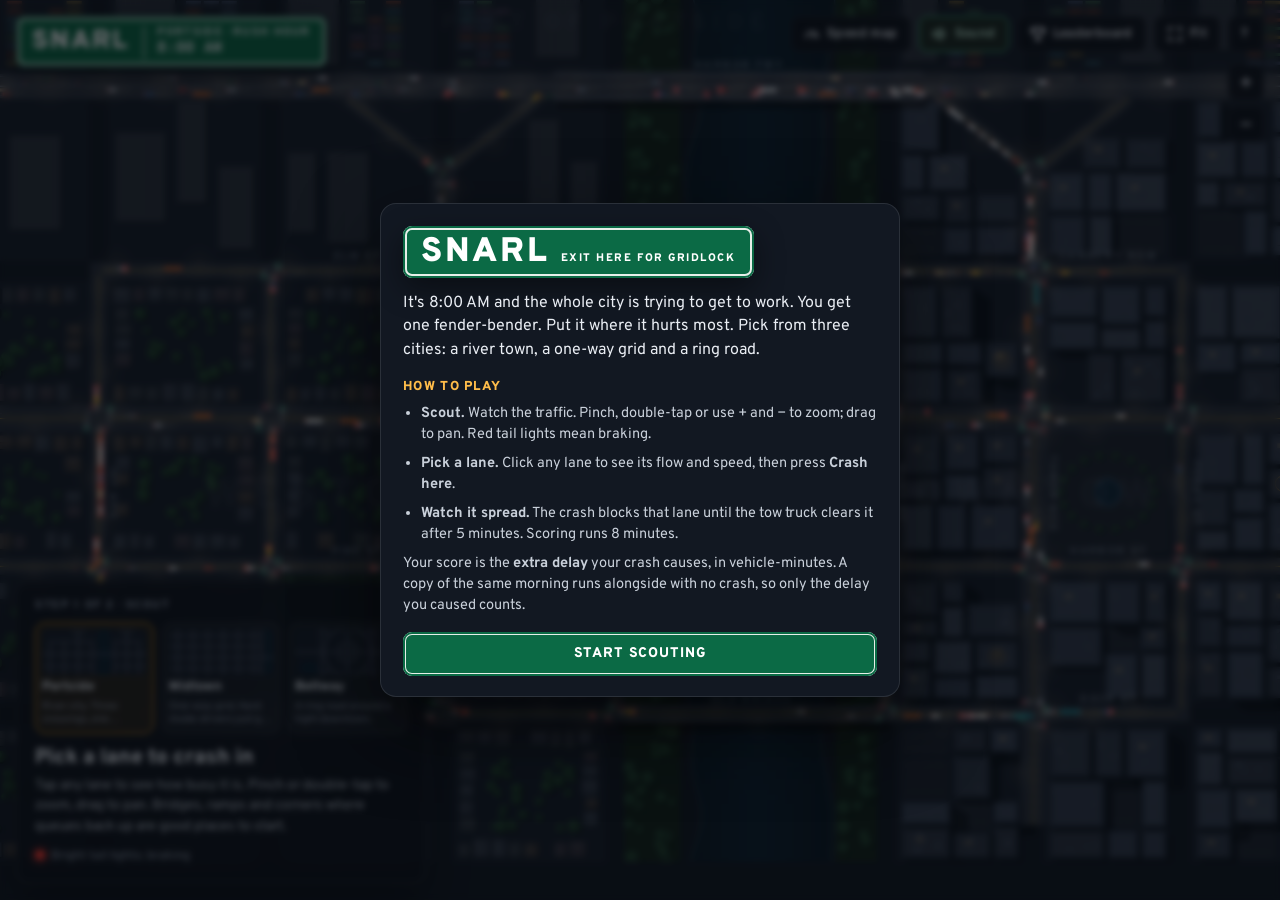
==== commit f465d298: "Snarl: replace the draggable phone panel with a Hide/Show button The panel no longer slides. A Hide " ====
--- a/traffic-jam/index.html
+++ b/traffic-jam/index.html
@@ -93,9 +93,16 @@
 .history li.best .num{color:var(--amber-hi)}
 .history li span:first-child{overflow:hidden;text-overflow:ellipsis;white-space:nowrap}
 
+.collapse{display:none}
+@media (max-width:640px),(max-height:500px){
+  .collapse{display:inline-flex;align-items:center;gap:4px;position:absolute;top:8px;right:8px;z-index:2;height:32px;padding:0 10px 0 8px;border-radius:8px;border:1px solid var(--line);background:rgba(255,255,255,.06);color:var(--ink);font-size:12px;font-weight:800;letter-spacing:.04em;text-transform:uppercase;cursor:pointer}
+  .collapse svg{width:14px;height:14px;fill:none;stroke:currentColor;stroke-width:2;stroke-linecap:round;stroke-linejoin:round}
+  .collapse:focus-visible{outline:2px solid var(--amber);outline-offset:2px}
+  #panel{backdrop-filter:none;-webkit-backdrop-filter:none;background:rgba(14,18,26,.96);overscroll-behavior:contain}
+  #panel > .eyebrow:first-of-type,#panel > h2:first-of-type{padding-right:76px}
+}
 #zoom{position:absolute;right:16px;top:64px;display:flex;flex-direction:column;gap:6px}
 #zoom .tool{padding:0;justify-content:center}
-.grip{display:none}
 .cities{display:grid;grid-template-columns:repeat(3,1fr);gap:8px;margin:8px 0 12px}
 .city{background:rgba(255,255,255,.04);border:1px solid var(--line);border-radius:10px;padding:6px 6px 7px;text-align:left;cursor:pointer;display:flex;flex-direction:column;gap:3px;min-width:0}
 .city canvas{width:100%;height:46px;border-radius:6px;display:block}
@@ -168,24 +175,18 @@
 .legend i{display:inline-block;width:10px;height:10px;border-radius:50%;margin-right:6px;vertical-align:-1px}
 
 @media (max-width:640px),(max-height:500px){
-  .grip{display:block;position:absolute;top:0;left:0;right:0;height:30px;border:0;background:transparent;cursor:grab;padding:0;touch-action:none;z-index:2}
-  .grip::before{content:"";display:block;width:44px;height:5px;border-radius:3px;background:rgba(255,255,255,.35);margin:9px auto 0}
-  .grip:active{cursor:grabbing}
-  .grip:focus-visible{outline:none}
-  .grip:focus-visible::before{background:var(--amber)}
-  #panel{transition:transform .25s cubic-bezier(.2,.8,.2,1)}
-  #panel.dragging{transition:none}
-  #panel.peek{transform:translateY(calc(100% - 50px));overflow:hidden}
-  #panel.peek h2{white-space:nowrap;overflow:hidden;text-overflow:ellipsis}
-  #app #panel{padding-top:24px}
+  /* phones: a solid panel instead of a live blur, which is costly to redraw over the moving map */
+  .tool{backdrop-filter:none;-webkit-backdrop-filter:none;background:rgba(14,18,26,.94)}
+  #panel{backdrop-filter:none;-webkit-backdrop-filter:none;background:rgba(14,18,26,.96);will-change:transform;overscroll-behavior:contain}
   #panel.min{padding-bottom:10px}
-  #panel.min > :not(.keep):not(.grip){display:none}
+  #panel.min > :not(.keep):not(.collapse){display:none}
   #panel.min h2{margin:2px 0 4px}
   #panel.min .result-plate{margin:4px 0 10px;padding:8px 12px}
   #panel.min .result-plate .big{font-size:32px}
   #panel.min .result-plate .unit{display:none}
   #panel.min .stats{margin:6px 0 8px}
   #panel.min .stat span br{display:none}
+  #panel.min #bAbort,#panel.min .seglabel{display:none}
   .btn{height:46px}
   .seg button{height:38px;padding:0 13px}
   .tool{height:40px;min-width:40px}
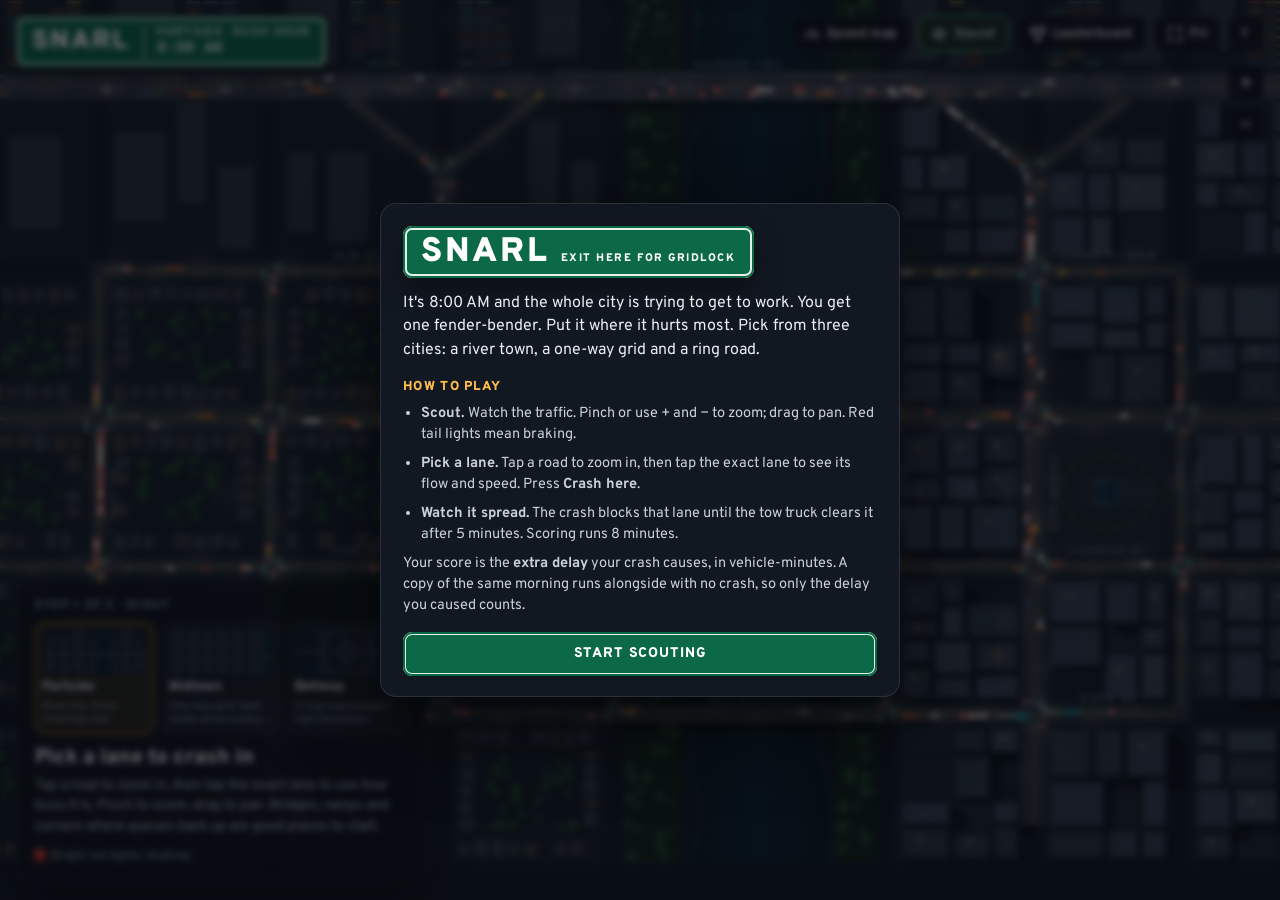
==== commit cdd657e5: "Snarl: tap-to-zoom lane picking so touches land on the exact lane At normal zoom a lane is ~3 px wid" ====
--- a/traffic-jam/index.html
+++ b/traffic-jam/index.html
@@ -274,8 +274,8 @@
       <p class="lede">It's 8:00 AM and the whole city is trying to get to work. You get one fender-bender. Put it where it hurts most. Pick from three cities: a river town, a one-way grid and a ring road.</p>
       <h3>How to play</h3>
       <ul>
-        <li><b>Scout.</b> Watch the traffic. Pinch, double-tap or use + and − to zoom; drag to pan. Red tail lights mean braking.</li>
-        <li><b>Pick a lane.</b> Click any lane to see its flow and speed, then press <b>Crash here</b>.</li>
+        <li><b>Scout.</b> Watch the traffic. Pinch or use + and − to zoom; drag to pan. Red tail lights mean braking.</li>
+        <li><b>Pick a lane.</b> Tap a road to zoom in, then tap the exact lane to see its flow and speed. Press <b>Crash here</b>.</li>
         <li><b>Watch it spread.</b> The crash blocks that lane until the tow truck clears it after 5 minutes. Scoring runs 8 minutes.</li>
       </ul>
       <p>Your score is the <b>extra delay</b> your crash causes, in vehicle-minutes. A copy of the same morning runs alongside with no crash, so only the delay you caused counts.</p>
